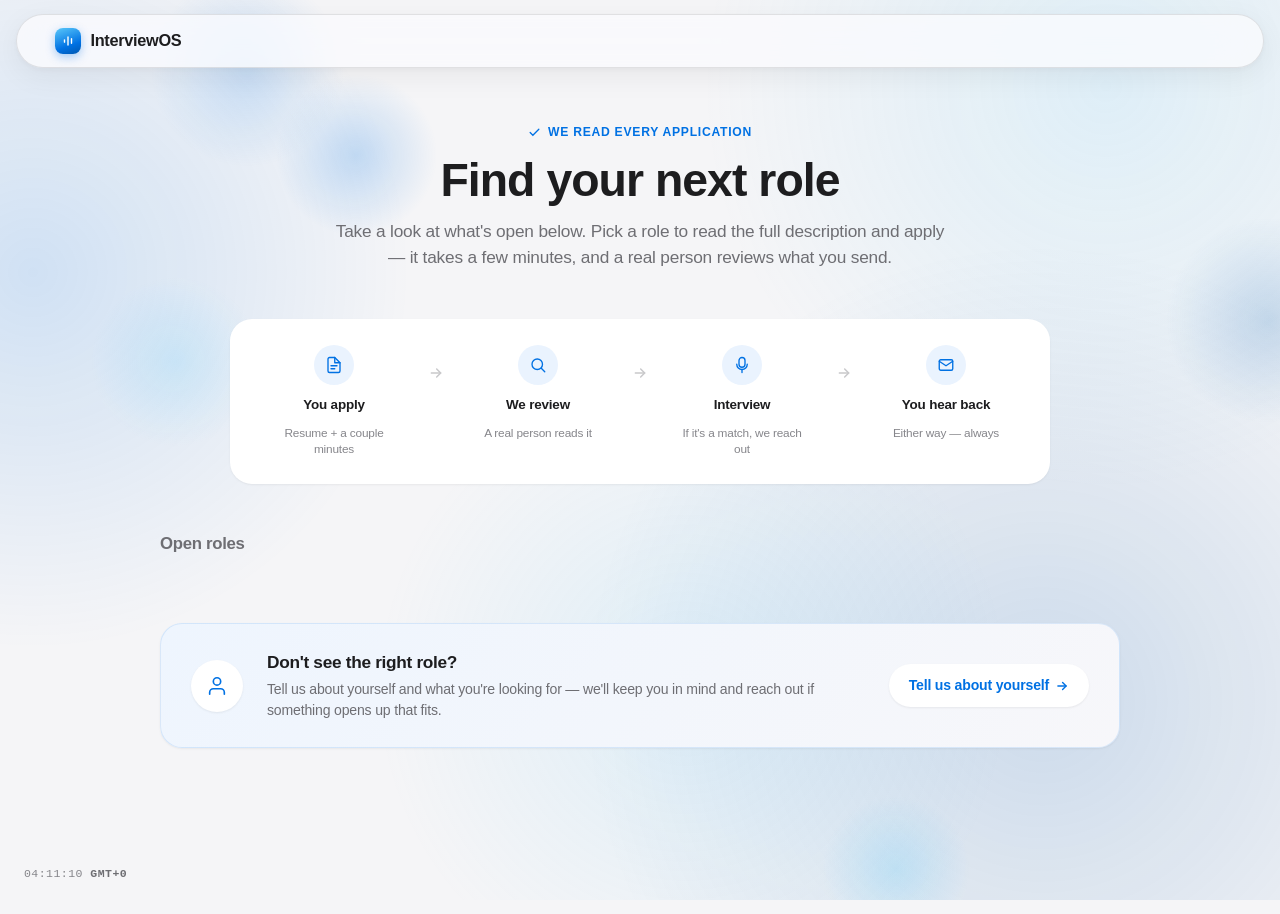
==== static/apply.html @ 31b3c1a4 "Add candidate applications + HR approval flow Candidates can now discover and apply to open roles vi" ====
<!DOCTYPE html>
<html lang="en">
<head>
<meta charset="utf-8">
<meta name="viewport" content="width=device-width, initial-scale=1">
<link rel="icon" type="image/svg+xml" href="/static/favicon.svg">
<title>InterviewOS — Open Roles</title>
<link rel="stylesheet" href="/static/theme.css?v=26">
<style>
  main { display: flex; flex-direction: column; align-items: center; padding: clamp(28px, 6vh, 64px) 20px 90px; gap: 48px; }

  .hero { text-align: center; max-width: 620px; }
  .hero .eyebrow {
    display: inline-flex; align-items: center; gap: 7px; font-size: .76rem; font-weight: 700;
    letter-spacing: .06em; text-transform: uppercase; color: var(--blue); margin-bottom: 14px;
  }
  .hero .eyebrow svg { flex: none; }
  .hero h1 { margin-bottom: 12px; }
  .hero p { color: var(--text-2); font-size: 1.08rem; line-height: 1.55; }

  /* ---------- "what to expect" trust strip ---------- */
  .process-strip {
    display: flex; align-items: flex-start; justify-content: space-between; gap: 8px;
    width: 100%; max-width: 820px;
    background: var(--surface); border-radius: var(--radius-lg); box-shadow: var(--shadow-1);
    padding: 26px clamp(20px, 4vw, 40px);
    animation: step-in .45s var(--ease) backwards; animation-delay: .05s;
    transition: box-shadow .25s var(--ease);
  }
  .process-strip:hover { box-shadow: 0 3px 10px rgba(0, 113, 227, .1), 0 8px 22px rgba(0, 113, 227, .14); }
  .process-step { flex: none; display: flex; flex-direction: column; align-items: center; gap: 10px; text-align: center; width: 128px; }
  .process-step .icon {
    width: 40px; height: 40px; border-radius: 50%; display: grid; place-items: center;
    background: var(--blue-soft); color: var(--blue); flex: none;
  }
  .process-step .label { font-size: .84rem; font-weight: 600; color: var(--text); }
  .process-step .sub { font-size: .74rem; color: var(--text-3); line-height: 1.4; }
  /* margin-top centers the arrow on the 40px icon circle above (half its
     height), independent of how tall each step's label/sub text ends up —
     aligning to icon-center rather than the whole (variable-height) block */
  .process-arrow { flex: none; display: flex; align-items: center; color: var(--text-3); opacity: .45; margin-top: 20px; }
  @media (max-width: 700px) {
    .process-arrow { display: none; }
    .process-strip { flex-wrap: wrap; justify-content: center; row-gap: 26px; column-gap: 18px; }
    .process-step { width: 40%; }
  }

  .postings-section { width: 100%; max-width: 960px; display: flex; flex-direction: column; gap: 18px; }
  .postings-section h2 { font-size: 1.05rem; color: var(--text-2); font-weight: 600; }
  .postings { display: flex; flex-wrap: wrap; gap: 20px; width: 100%; }

  .posting-card {
    display: flex; flex-direction: column; gap: 12px; align-items: flex-start;
    flex: 1 1 300px; max-width: 360px;
    background: var(--surface); border-radius: var(--radius-lg); box-shadow: var(--shadow-2);
    padding: 26px; text-decoration: none; color: var(--text);
    transition: transform .2s var(--ease), box-shadow .25s var(--ease);
    animation: step-in .4s var(--ease) backwards;
  }
  .posting-card:hover { box-shadow: 0 4px 14px rgba(0, 113, 227, .12), 0 20px 46px rgba(0, 113, 227, .18); }
  .posting-card h3 { font-size: 1.12rem; letter-spacing: -.01em; }
  .posting-card p {
    color: var(--text-2); font-size: .88rem; line-height: 1.55;
    display: -webkit-box; -webkit-line-clamp: 3; -webkit-box-orient: vertical; overflow: hidden;
  }
  .posting-card .go { margin-top: 2px; display: inline-flex; align-items: center; gap: 5px; font-size: .86rem; font-weight: 600; color: var(--blue); }

  .empty { color: var(--text-3); text-align: center; padding: 60px 24px; }

  /* ---------- general/speculative application banner ---------- */
  .general-banner {
    width: 100%; max-width: 960px; display: flex; align-items: center; gap: 24px;
    background: linear-gradient(135deg, #eef5fe, #f7f7fa);
    border: 1px solid rgba(0, 113, 227, .12);
    border-radius: var(--radius-lg); box-shadow: var(--shadow-1);
    padding: 26px 30px;
    text-decoration: none; color: var(--text);
    transition: box-shadow .25s var(--ease), transform .2s var(--ease), border-color .25s var(--ease);
    animation: step-in .4s var(--ease) backwards; animation-delay: .1s;
  }
  .general-banner:hover {
    box-shadow: 0 4px 14px rgba(0, 113, 227, .12), 0 20px 46px rgba(0, 113, 227, .16);
    border-color: rgba(0, 113, 227, .22);
    transform: translateY(-1px);
  }
  .general-banner .icon {
    flex: none; width: 52px; height: 52px; border-radius: 50%; display: grid; place-items: center;
    background: var(--surface); color: var(--blue); box-shadow: var(--shadow-1);
  }
  .general-banner .content { flex: 1; min-width: 0; }
  .general-banner h2 { font-size: 1.08rem; margin-bottom: 4px; color: var(--text); text-decoration: none; }
  .general-banner p { color: var(--text-2); font-size: .88rem; line-height: 1.5; text-decoration: none; }
  .general-banner .cta {
    flex: none; white-space: nowrap; display: inline-flex; align-items: center; gap: 6px;
    background: var(--surface); color: var(--blue); font-weight: 600; font-size: .88rem;
    padding: 11px 20px; border-radius: 999px; box-shadow: var(--shadow-1);
    text-decoration: none; transition: transform .18s var(--ease), box-shadow .2s var(--ease), background .18s var(--ease);
  }
  .general-banner:hover .cta { background: var(--blue); color: #fff; box-shadow: 0 6px 16px rgba(0, 113, 227, .28); }
  .general-banner .cta svg { flex: none; transition: transform .18s var(--ease); }
  .general-banner:hover .cta svg { transform: translateX(2px); }
  @media (max-width: 640px) {
    .general-banner { flex-direction: column; text-align: center; }
    .general-banner .cta { width: 100%; justify-content: center; }
  }
</style>
</head>
<body>
  <canvas id="fx-canvas" aria-hidden="true"></canvas>
  <div class="hud hud-left" id="hud-clock" aria-hidden="true"></div>
  <div class="hud hud-right" id="hud-coords" aria-hidden="true">X 0000&nbsp;&nbsp;Y 0000</div>
  <div id="cursor-dot" aria-hidden="true"></div>

  <header class="topnav">
    <a class="brand" href="/apply" style="pointer-events:none;">
      <span class="mark">
        <svg width="14" height="14" viewBox="0 0 24 24" fill="none" stroke="currentColor" stroke-width="2.4" stroke-linecap="round" aria-hidden="true">
          <path d="M6 10v4"/><path d="M12 5v14"/><path d="M18 8v8"/>
        </svg>
      </span>
      InterviewOS
    </a>
    <div class="spacer"></div>
  </header>

  <main>
    <div class="hero">
      <span class="eyebrow">
        <svg width="13" height="13" viewBox="0 0 24 24" fill="none" stroke="currentColor" stroke-width="2.4" stroke-linecap="round" aria-hidden="true"><path d="M20 6L9 17l-5-5"/></svg>
        We read every application
      </span>
      <h1 id="greeting">Find your next role</h1>
      <p>Take a look at what's open below. Pick a role to read the full description and apply — it takes a few minutes, and a real person reviews what you send.</p>
    </div>

    <div class="process-strip">
      <div class="process-step">
        <div class="icon"><svg width="18" height="18" viewBox="0 0 24 24" fill="none" stroke="currentColor" stroke-width="1.8" stroke-linecap="round" stroke-linejoin="round" aria-hidden="true"><path d="M13 2H6a2 2 0 0 0-2 2v16a2 2 0 0 0 2 2h12a2 2 0 0 0 2-2V9z"/><path d="M13 2v7h7"/><path d="M8 13h8M8 17h5"/></svg></div>
        <div class="label">You apply</div>
        <div class="sub">Resume + a couple minutes</div>
      </div>
      <div class="process-arrow" aria-hidden="true">
        <svg width="16" height="16" viewBox="0 0 24 24" fill="none" stroke="currentColor" stroke-width="2.2" stroke-linecap="round" stroke-linejoin="round"><path d="M5 12h14"/><path d="M13 6l6 6-6 6"/></svg>
      </div>
      <div class="process-step">
        <div class="icon"><svg width="18" height="18" viewBox="0 0 24 24" fill="none" stroke="currentColor" stroke-width="1.8" stroke-linecap="round" stroke-linejoin="round" aria-hidden="true"><circle cx="11" cy="11" r="7"/><path d="M21 21l-4.3-4.3"/></svg></div>
        <div class="label">We review</div>
        <div class="sub">A real person reads it</div>
      </div>
      <div class="process-arrow" aria-hidden="true">
        <svg width="16" height="16" viewBox="0 0 24 24" fill="none" stroke="currentColor" stroke-width="2.2" stroke-linecap="round" stroke-linejoin="round"><path d="M5 12h14"/><path d="M13 6l6 6-6 6"/></svg>
      </div>
      <div class="process-step">
        <div class="icon"><svg width="18" height="18" viewBox="0 0 24 24" fill="none" stroke="currentColor" stroke-width="1.8" stroke-linecap="round" stroke-linejoin="round" aria-hidden="true"><path d="M12 2a4 4 0 0 1 4 4v5a4 4 0 0 1-8 0V6a4 4 0 0 1 4-4z"/><path d="M5 11a7 7 0 0 0 14 0"/><path d="M12 18v4"/></svg></div>
        <div class="label">Interview</div>
        <div class="sub">If it's a match, we reach out</div>
      </div>
      <div class="process-arrow" aria-hidden="true">
        <svg width="16" height="16" viewBox="0 0 24 24" fill="none" stroke="currentColor" stroke-width="2.2" stroke-linecap="round" stroke-linejoin="round"><path d="M5 12h14"/><path d="M13 6l6 6-6 6"/></svg>
      </div>
      <div class="process-step">
        <div class="icon"><svg width="18" height="18" viewBox="0 0 24 24" fill="none" stroke="currentColor" stroke-width="1.8" stroke-linecap="round" stroke-linejoin="round" aria-hidden="true"><rect x="3" y="5" width="18" height="14" rx="2"/><path d="M3 7l9 6 9-6"/></svg></div>
        <div class="label">You hear back</div>
        <div class="sub">Either way — always</div>
      </div>
    </div>

    <div class="postings-section">
      <h2 id="postings-heading">Open roles</h2>
      <div class="postings" id="postings"></div>
    </div>

    <a class="general-banner" href="/apply/general">
      <div class="icon">
        <svg width="22" height="22" viewBox="0 0 24 24" fill="none" stroke="currentColor" stroke-width="1.8" stroke-linecap="round" stroke-linejoin="round" aria-hidden="true"><path d="M20 21v-2a4 4 0 0 0-4-4H8a4 4 0 0 0-4 4v2"/><circle cx="12" cy="7" r="4"/></svg>
      </div>
      <div class="content">
        <h2>Don't see the right role?</h2>
        <p>Tell us about yourself and what you're looking for — we'll keep you in mind and reach out if something opens up that fits.</p>
      </div>
      <span class="cta">
        Tell us about yourself
        <svg width="14" height="14" viewBox="0 0 24 24" fill="none" stroke="currentColor" stroke-width="2.4" stroke-linecap="round" stroke-linejoin="round" aria-hidden="true"><path d="M5 12h14"/><path d="M13 6l6 6-6 6"/></svg>
      </span>
    </a>
  </main>

  <script src="/static/apply.js?v=3"></script>
  <script src="/static/fx.js?v=11"></script>
</body>
</html>
---- static/theme.css ----
/* IDC Interviewer — Apple-inspired design language.
   SF Pro (system stack) · #F5F5F7 canvas · hairlines · one blue accent */

:root {
  color-scheme: light;
  --bg: #f5f5f7;
  --surface: #ffffff;
  --fill: #f5f5f7;            /* input & control fill */
  --fill-2: #e8e8ed;          /* pressed / active fill */
  --hairline: rgba(0, 0, 0, .1);
  --text: #1d1d1f;
  --text-2: #6e6e73;
  --text-3: #86868b;
  --blue: #0071e3;
  --blue-hover: #0077ed;
  --blue-soft: #eaf3fe;
  --green: #34c759;
  --green-deep: #248a3d;
  --orange: #ff9500;
  --orange-deep: #c93400;
  --red: #ff3b30;
  --red-deep: #d70015;
  --radius-sm: 10px;
  --radius: 14px;
  --radius-lg: 22px;
  --shadow-1: 0 1px 3px rgba(0, 0, 0, .04), 0 1px 2px rgba(0, 0, 0, .03);
  --shadow-2: 0 8px 30px rgba(0, 0, 0, .06), 0 2px 6px rgba(0, 0, 0, .04);
  --shadow-3: 0 20px 60px rgba(0, 0, 0, .1), 0 4px 12px rgba(0, 0, 0, .05);
  --ease: cubic-bezier(.32, .72, 0, 1);
  --font: -apple-system, BlinkMacSystemFont, "SF Pro Text", "SF Pro Display",
          "Segoe UI", Roboto, "Helvetica Neue", sans-serif;
}

* { box-sizing: border-box; margin: 0; }

html { scroll-behavior: smooth; }

body {
  font-family: var(--font);
  background: var(--bg);
  color: var(--text);
  min-height: 100dvh;
  font-size: 17px;
  line-height: 1.47;
  letter-spacing: -.011em;
  -webkit-font-smoothing: antialiased;
  text-rendering: optimizeLegibility;
}

h1 { font-size: clamp(2rem, 4.5vw, 2.9rem); font-weight: 700; letter-spacing: -.021em; line-height: 1.08; }
h2 { font-weight: 700; letter-spacing: -.018em; }

button { font: inherit; cursor: pointer; letter-spacing: inherit; }
input, textarea, select { font: inherit; letter-spacing: inherit; }
/* hide the native number spinner — it collides with the "min" unit suffix
   sitting in the same corner of the field (see .input-suffix) */
input[type="number"] { -moz-appearance: textfield; }
input[type="number"]::-webkit-outer-spin-button,
input[type="number"]::-webkit-inner-spin-button { -webkit-appearance: none; margin: 0; }

:focus-visible { outline: 3px solid rgba(0, 113, 227, .45); outline-offset: 2px; border-radius: 6px; }

[hidden] { display: none !important; }

/* ---------- frosted top navigation ---------- */
.topnav {
  display: flex; align-items: center; gap: 28px;
  padding: 0 max(20px, 3vw);
  height: 54px;
  margin: 14px 16px 0;
  background: rgba(251, 251, 253, .82);
  backdrop-filter: saturate(1.8) blur(20px);
  -webkit-backdrop-filter: saturate(1.8) blur(20px);
  border: 1px solid var(--hairline);
  border-radius: 999px;
  box-shadow: var(--shadow-2);
  position: sticky; top: 14px; z-index: 100;
}
.topnav .brand {
  display: flex; align-items: center; gap: 9px;
  font-size: 1.02rem; font-weight: 700; letter-spacing: -.018em;
  color: var(--text); text-decoration: none;
}
.topnav .brand .mark {
  width: 26px; height: 26px; border-radius: 8px;
  display: grid; place-items: center;
  background: linear-gradient(160deg, #5ac8fa 0%, #0071e3 65%, #0058b0 100%);
  box-shadow: 0 3px 10px rgba(0, 113, 227, .35);
  color: #fff;
}
.topnav .brand .mark svg { animation: mark-breathe 3.2s ease-in-out infinite; }
@keyframes mark-breathe {
  0%, 100% { transform: scaleY(1); }
  50% { transform: scaleY(.82); }
}
.topnav nav { display: flex; gap: 6px; }
.topnav nav a {
  display: inline-flex; align-items: center; gap: 7px;
  padding: 7px 14px; border-radius: 999px;
  color: var(--text-2); text-decoration: none; font-weight: 500; font-size: .88rem;
  transition: color .2s var(--ease), background .2s var(--ease);
}
.topnav nav a:hover { color: var(--text); background: rgba(0, 0, 0, .045); transform: translateY(-1px); }
.topnav nav a.active { color: var(--text); background: var(--fill-2); font-weight: 600; }
.topnav .spacer { flex: 1; }

/* ---------- badges ---------- */
.badge {
  display: inline-flex; align-items: center; gap: 6px;
  font-size: .74rem; font-weight: 600;
  padding: 4px 11px; border-radius: 999px;
  background: var(--fill-2); color: var(--text-2);
}
.badge::before { content: ""; width: 6px; height: 6px; border-radius: 50%; background: currentColor; }
.badge.live { color: var(--green-deep); background: rgba(52, 199, 89, .14); }
.badge.live::before { animation: live-breathe 1.6s ease-in-out infinite; }
@keyframes live-breathe {
  0%, 100% { box-shadow: 0 0 0 0 rgba(52, 199, 89, .55); }
  50% { box-shadow: 0 0 0 4px rgba(52, 199, 89, 0); }
}
.badge.completed { color: var(--blue); background: var(--blue-soft); }
.badge.disconnected { color: var(--orange-deep); background: rgba(255, 149, 0, .14); }
.badge.created { color: var(--text-3); }

/* ---------- buttons ----------
   --mx/--my are set by fx.js's magnetic-pull effect (0px when idle/absent);
   composing them into the transform here means the JS nudge never clobbers
   the hover-lift/press-scale below it, regardless of pseudo-class state. */
.btn-primary {
  --mx: 0px; --my: 0px;
  display: inline-flex; align-items: center; justify-content: center; gap: 8px;
  background: var(--blue); color: #fff;
  font-weight: 500; font-size: 1.02rem;
  border: 0; border-radius: 980px; padding: 14px 26px; min-height: 50px;
  box-shadow: 0 1px 2px rgba(0, 113, 227, .15);
  transform: translate(var(--mx), var(--my));
  transition: background .2s var(--ease), transform .15s var(--ease), box-shadow .2s var(--ease);
}
.btn-primary:hover:not(:disabled) { background: var(--blue-hover); transform: translate(var(--mx), var(--my)) translateY(-1px); box-shadow: 0 8px 20px rgba(0, 113, 227, .3); }
.btn-primary:active:not(:disabled) { transform: translate(var(--mx), var(--my)) scale(.97); box-shadow: 0 1px 2px rgba(0, 113, 227, .15); }
.btn-primary:disabled { opacity: .45; cursor: default; }
.btn-primary.success { background: var(--green-deep); }

.btn-secondary {
  display: inline-flex; align-items: center; justify-content: center; gap: 8px;
  background: var(--fill-2); color: var(--text);
  font-weight: 500; font-size: .96rem;
  border: 0; border-radius: 980px; padding: 13px 22px; min-height: 46px;
  transition: background .2s var(--ease), transform .15s var(--ease), box-shadow .2s var(--ease);
}
.btn-secondary:hover:not(:disabled) { background: #dedee3; transform: translateY(-1px); box-shadow: var(--shadow-1); }
.btn-secondary:active:not(:disabled) { transform: scale(.97); box-shadow: none; }
.btn-secondary:disabled { opacity: .45; cursor: default; }

/* ---------- wizard / stepped flows (Setup Assistant style) ----------
   Shared by the candidate join flow and the ops "new interview" creator.
   Structure: .wizard > .step-dots + one .step-panel per step (others [hidden]),
   each panel optionally ending in .wizard-actions for Back/Continue. */
.wizard { width: 100%; }
.step-dots {
  display: flex; align-items: center; justify-content: center; gap: 7px;
  margin-bottom: 28px;
}
.step-dots .d {
  width: 6px; height: 6px; border-radius: 50%;
  background: var(--fill-2);
  transition: background .3s var(--ease), transform .3s var(--ease), width .3s var(--ease);
}
.step-dots .d.active { background: var(--blue); width: 18px; border-radius: 3px; }
.step-dots .d.done { background: var(--blue); opacity: .5; }

.step-panel { animation: step-in .38s var(--ease); }
@keyframes step-in {
  from { opacity: 0; transform: translateY(10px); }
  to { opacity: 1; transform: translateY(0); }
}
.step-panel.back { animation-name: step-in-back; }
@keyframes step-in-back {
  from { opacity: 0; transform: translateY(-10px); }
  to { opacity: 1; transform: translateY(0); }
}

.wizard-actions { display: flex; gap: 10px; margin-top: 8px; }
.wizard-actions .btn-primary { flex: 1; }
.wizard-actions .btn-secondary { flex: none; }

/* ---------- segmented control (engine / mode pickers) ----------
   Markup: .segmented > (input[type=radio] + label)*, one pair per option.
   Label content: <b>Title</b><small>Subtitle</small> for a two-line option. */
.segmented {
  display: flex; gap: 3px;
  background: var(--fill); border-radius: var(--radius-sm); padding: 4px;
}
.segmented input { position: absolute; opacity: 0; pointer-events: none; }
.segmented label {
  flex: 1; text-align: center; cursor: pointer;
  padding: 10px 12px; border-radius: 8px;
  color: var(--text-2);
  transition: background .2s var(--ease), color .2s var(--ease), box-shadow .2s var(--ease);
}
.segmented label b { display: block; font-size: .88rem; font-weight: 600; line-height: 1.3; }
.segmented label small { display: block; font-size: .74rem; font-weight: 400; color: var(--text-3); margin-top: 1px; line-height: 1.3; }
.segmented input:not(:checked) + label:hover { background: rgba(0, 0, 0, .04); color: var(--text); box-shadow: 0 2px 8px rgba(0, 113, 227, .12); }
.segmented input:checked + label { background: var(--surface); color: var(--text); box-shadow: var(--shadow-1); }
.segmented input:checked + label small { color: var(--text-2); }
.segmented input:focus-visible + label { outline: 3px solid rgba(0, 113, 227, .45); outline-offset: 1px; }

/* ---------- stat tiles (ops dashboard sidebar + welcome home) ---------- */
/* ---------- stats: one unified tile, divided into segments ----------
   Was three separate boxed tiles; now a single card (matching the rest of
   the app's one-surface-per-group language) with a hairline divider
   between each number instead of a gap. The whole card tilts/lifts on
   hover (see fx.js), not each segment individually. */
.stats {
  display: flex; background: var(--surface); border-radius: var(--radius-lg);
  box-shadow: var(--shadow-1);
  transition: box-shadow .25s var(--ease);
  animation: step-in .4s var(--ease) backwards;
  overflow: hidden;
}
.stats:hover { box-shadow: 0 3px 10px rgba(0, 113, 227, .1), 0 8px 22px rgba(0, 113, 227, .14); }
.stat {
  position: relative;
  flex: 1; text-align: center;
  padding: 16px 16px 14px;
}
.stat:not(:last-child)::after {
  content: ""; position: absolute; right: 0; top: 22%; bottom: 22%; width: 1px;
  background: var(--hairline);
}
.stat b { display: block; font-size: 1.65rem; font-weight: 700; letter-spacing: -.03em; font-variant-numeric: tabular-nums; line-height: 1.2; }
.stat span { font-size: .68rem; font-weight: 600; letter-spacing: .05em; color: var(--text-3); text-transform: uppercase; }
.stat.live-stat b { color: var(--green-deep); }
.stat.done-stat b { color: var(--blue); }

/* clickable variant (ops dashboard: each segment doubles as a status
   filter toggle) — scoped to <button> so the plain <div> stats on the
   welcome page stay inert display-only tiles */
button.stat {
  font: inherit; color: inherit; border: 0; background: transparent; cursor: pointer;
  transition: background .18s var(--ease), box-shadow .18s var(--ease);
}
button.stat:hover { background: rgba(0, 113, 227, .05); }
button.stat.active { background: rgba(0, 113, 227, .09); box-shadow: inset 0 -3px 0 var(--blue); }
button.stat.active b { color: var(--blue); }
button.stat.active.live-stat b { color: var(--green-deep); }

/* ---------- user chip (topnav, logged-in state) ----------
   Markup: .user-chip > .chip-trigger (avatar+name+chevron button) + .user-menu
   (dropdown with Change password / Log out). Toggled by fx.js. */
.user-chip { position: relative; display: flex; align-items: center; }
.user-chip .chip-trigger {
  display: flex; align-items: center; gap: 9px;
  background: none; border: 0; padding: 5px 9px 5px 5px; border-radius: 999px;
  transition: background .2s var(--ease);
}
.user-chip .chip-trigger:hover { background: var(--fill-2); }
.user-chip .av {
  width: 30px; height: 30px; border-radius: 50%;
  display: grid; place-items: center; font-weight: 600; font-size: .8rem; color: #fff;
}
.user-chip .name { font-size: .88rem; font-weight: 500; color: var(--text); }
.user-chip .chevron { color: var(--text-3); transition: transform .2s var(--ease); }
.user-chip.open .chevron { transform: rotate(180deg); }

.user-menu {
  /* top/left are set in px by fx.js (from the trigger's getBoundingClientRect)
     right before opening — fixed positioning computed from real viewport
     coordinates sidesteps any ambiguity from ancestor stacking/containing-
     block quirks (sticky topnav, backdrop-filter, etc.) that made `position:
     absolute; right: 0` anchor to the wrong box. */
  position: fixed; min-width: 220px;
  background: rgba(251, 251, 253, .92);
  backdrop-filter: saturate(1.8) blur(20px); -webkit-backdrop-filter: saturate(1.8) blur(20px);
  border: 1px solid var(--hairline);
  border-radius: var(--radius-lg); box-shadow: var(--shadow-3);
  padding: 6px; display: flex; flex-direction: column; gap: 1px;
  transform-origin: top right;
  opacity: 0; transform: scaleY(.75) translateY(-4px); pointer-events: none;
  transition: opacity .15s var(--ease), transform .22s cubic-bezier(.16, 1, .3, 1);
  z-index: 300;
}
.user-chip.open .user-menu { opacity: 1; transform: scaleY(1) translateY(0); pointer-events: auto; }
.user-menu button {
  display: flex; align-items: center; gap: 10px; width: 100%; text-align: left;
  background: none; border: 0; padding: 10px 11px; border-radius: var(--radius-sm);
  font-size: .88rem; font-weight: 500; color: var(--text);
  transition: background .15s var(--ease);
}
.user-menu button svg { flex: none; color: var(--text-3); }
.user-menu button:hover { background: var(--fill-2); }
.user-menu button.danger { color: var(--red-deep); }
.user-menu button.danger svg { color: var(--red-deep); }
.user-menu button.danger:hover { background: rgba(255, 59, 48, .1); }
.user-menu hr { border: 0; border-top: .5px solid var(--hairline); margin: 4px 3px; }

/* ---------- welcome page: big nav-choice cards ---------- */
.nav-cards {
  display: flex; flex-wrap: wrap; justify-content: center;
  gap: 20px; width: 100%; max-width: 960px;
}
.nav-card {
  display: flex; flex-direction: column; gap: 10px; align-items: flex-start;
  flex: 1 1 260px; max-width: 320px;
  background: var(--surface); border-radius: var(--radius-lg); box-shadow: var(--shadow-2);
  padding: 30px; text-decoration: none; color: var(--text);
  transition: transform .2s var(--ease), box-shadow .25s var(--ease);
  animation: step-in .4s var(--ease) backwards;
}
.nav-card:nth-child(2) { animation-delay: .05s; }
.nav-card:nth-child(3) { animation-delay: .1s; }
/* transform is driven by fx.js's tilt effect while hovering (see the
   TILT_CONFIG delegation) — this rule only supplies the resting glow */
.nav-card:hover { box-shadow: 0 4px 14px rgba(0, 113, 227, .12), 0 20px 46px rgba(0, 113, 227, .18); }
.nav-card .glyph { margin: 0; width: 52px; height: 52px; }
.nav-card h3 { font-size: 1.15rem; }
.nav-card p { color: var(--text-2); font-size: .9rem; line-height: 1.45; }
.nav-card .go {
  margin-top: 4px; display: inline-flex; align-items: center; gap: 5px;
  font-size: .86rem; font-weight: 600; color: var(--blue);
}

/* ---------- "new x" pill button (new interview, add teammate, etc.) ---------- */
.new-btn {
  --mx: 0px; --my: 0px;
  display: inline-flex; align-items: center; justify-content: center; gap: 8px;
  background: var(--blue); color: #fff; font-weight: 600; font-size: .9rem;
  border: 0; border-radius: 980px; padding: 11px 18px;
  transform: translate(var(--mx), var(--my));
  transition: background .2s var(--ease), transform .15s var(--ease), box-shadow .2s var(--ease);
}
.new-btn:hover { background: var(--blue-hover); transform: translate(var(--mx), var(--my)) translateY(-1px); box-shadow: 0 8px 18px rgba(0, 113, 227, .28); }
.new-btn:active { transform: translate(var(--mx), var(--my)) scale(.96); }

/* ---------- modal (new interview, add teammate, change password, etc.) ----------
   Structure: .modal-scrim > .modal > form.field(s) + .actions, or a .link-result
   panel shown after a successful create (one-time credential/link reveal). */
.modal-scrim {
  position: fixed; inset: 0; background: rgba(0, 0, 0, .32);
  backdrop-filter: blur(6px); -webkit-backdrop-filter: blur(6px);
  display: grid; place-items: center; z-index: 200; padding: 20px;
  animation: scrim-in .25s var(--ease);
}
.modal-scrim[hidden] { display: none; }
@keyframes scrim-in { from { opacity: 0; } to { opacity: 1; } }
.modal {
  width: 100%; max-width: 520px; max-height: 88vh; overflow-y: auto;
  background: var(--surface); border-radius: var(--radius-lg); box-shadow: var(--shadow-3);
  padding: 30px;
  animation: modal-in .28s var(--ease);
}
@keyframes modal-in {
  from { opacity: 0; transform: scale(.95) translateY(6px); }
  to { opacity: 1; transform: scale(1) translateY(0); }
}
.modal h3 { font-size: 1.3rem; margin-bottom: 6px; }
.modal .sub { color: var(--text-2); font-size: .88rem; margin-bottom: 22px; }
.modal .field { display: flex; flex-direction: column; gap: 6px; font-size: .84rem; font-weight: 600; color: var(--text); }
.modal .hint { font-weight: 400; color: var(--text-3); }
.modal input[type="text"], .modal input[type="password"], .modal input[type="number"], .modal textarea, .modal select {
  background: var(--fill); border: 1px solid transparent; border-radius: var(--radius-sm);
  color: var(--text); padding: 11px 13px; min-height: 44px; font: inherit;
  transition: background .2s var(--ease), border-color .2s var(--ease), box-shadow .2s var(--ease);
}
.modal textarea { resize: vertical; }
.modal input:focus, .modal textarea:focus, .modal select:focus { background: var(--surface); border-color: var(--blue); box-shadow: 0 0 0 4px rgba(0,113,227,.14); outline: none; }
.modal .actions { display: flex; gap: 10px; margin-top: 4px; }
.modal .actions .btn-secondary { flex: none; }
.modal .actions .btn-primary { flex: 1; }

.link-result { text-align: center; animation: step-in .3s var(--ease); }
.link-result svg { color: var(--green); margin-bottom: 12px; animation: pop-in .5s var(--ease); }
.link-result h3 { margin-bottom: 4px; }
.link-result .sub { margin-bottom: 20px; }
@keyframes pop-in {
  0% { opacity: 0; transform: scale(.7); }
  55% { opacity: 1; transform: scale(1.1); }
  100% { transform: scale(1); }
}
.link-row {
  display: flex; align-items: center; gap: 8px;
  background: var(--fill); border-radius: 10px; padding: 6px 6px 6px 14px; margin-bottom: 18px;
}
.link-row input { flex: 1; background: none; border: 0; color: var(--text); font-size: .86rem; }
.link-row input:focus { outline: none; }
.link-row button {
  background: var(--text); color: #fff; border: 0; border-radius: 8px; padding: 9px 14px;
  font-size: .82rem; font-weight: 600; white-space: nowrap;
  transition: background .2s var(--ease), transform .15s var(--ease);
}
.link-row button.copied { background: var(--green-deep); animation: copy-pop .35s var(--ease); }
@keyframes copy-pop {
  0% { transform: scale(1); }
  40% { transform: scale(1.12); }
  100% { transform: scale(1); }
}

/* ---------- toast / snackbar ----------
   Markup: #toast-stack (one per page, bottom-center, fixed) receives
   .toast elements appended by showToast(msg, type) in each page's JS. */
#toast-stack {
  position: fixed; left: 50%; bottom: 26px; transform: translateX(-50%);
  display: flex; flex-direction: column; gap: 8px; align-items: center;
  z-index: 400; pointer-events: none;
}
.toast {
  display: flex; align-items: center; gap: 10px;
  background: rgba(29, 29, 31, .92); color: #fff;
  backdrop-filter: blur(12px); -webkit-backdrop-filter: blur(12px);
  border-radius: 999px; padding: 12px 20px; font-size: .88rem; font-weight: 500;
  box-shadow: var(--shadow-3);
  animation: toast-in .3s var(--ease);
  pointer-events: auto;
}
.toast.leaving { animation: toast-out .25s var(--ease) forwards; }
.toast.error::before { content: ""; width: 8px; height: 8px; border-radius: 50%; background: var(--red); flex: none; }
.toast.success::before { content: ""; width: 8px; height: 8px; border-radius: 50%; background: var(--green); flex: none; }
@keyframes toast-in {
  from { opacity: 0; transform: translateY(12px) scale(.94); }
  to { opacity: 1; transform: translateY(0) scale(1); }
}
@keyframes toast-out {
  from { opacity: 1; transform: translateY(0) scale(1); }
  to { opacity: 0; transform: translateY(8px) scale(.96); }
}

/* ---------- fx layer: fluid background, custom cursor, HUD readouts ----------
   Shared across every page, driven by static/fx.js. Markup (added once per
   page, right after <body>):
     <canvas id="fx-canvas" aria-hidden="true"></canvas>
     <div class="hud hud-left" id="hud-clock" aria-hidden="true"></div>
     <div class="hud hud-right" id="hud-coords" aria-hidden="true">X 0000  Y 0000</div>
     <div id="cursor-dot" aria-hidden="true"></div> */
#fx-canvas {
  position: fixed; inset: 0; width: 100%; height: 100%;
  z-index: -2; pointer-events: none;
}

.hud {
  position: fixed; bottom: 20px; z-index: 50;
  font: 500 .72rem/1 ui-monospace, SFMono-Regular, Menlo, Consolas, monospace;
  color: var(--text-3); letter-spacing: .04em;
  pointer-events: none; user-select: none;
  opacity: 0; transition: opacity .5s var(--ease);
}
.hud.show { opacity: 1; }
.hud-left { left: 24px; }
.hud-right { right: 24px; font-variant-numeric: tabular-nums; }
.hud b { color: var(--text-2); font-weight: 600; }

#cursor-dot {
  position: fixed; top: 0; left: 0; width: 16px; height: 16px; border-radius: 50%;
  border: 1.5px solid var(--blue); background: rgba(0, 113, 227, .1);
  pointer-events: none; z-index: 500; margin-left: -8px; margin-top: -8px;
  transition: width .2s var(--ease), height .2s var(--ease), border-radius .2s var(--ease),
              background .2s var(--ease), border-color .2s var(--ease), opacity .3s var(--ease);
  opacity: 0;
}
#cursor-dot.show { opacity: 1; }
/* over text fields the dot morphs into a thin caret instead of disappearing
   — it never hands off to the native cursor, so there's no flicker back to
   the OS arrow when the pointer leaves the field afterward */
#cursor-dot.text-mode {
  width: 2px; height: 22px; margin-left: -1px; margin-top: -11px;
  border-radius: 1px; border: none; background: var(--blue);
}

/* native cursor is hidden everywhere once fx.js confirms a fine pointer +
   no prefers-reduced-motion (see fx.js) — touch/reduced-motion users never
   lose their cursor. Must be a universal descendant rule + !important:
   `cursor` on body alone only wins by inheritance, and inheritance loses to
   ANY matching rule — including this file's own `button { cursor: pointer }`
   and the browser's native text-cursor behavior on inputs/textareas. */
body.fx-cursor, body.fx-cursor * { cursor: none !important; }

/* hover highlight for text-like fields — the whole box lights up in the
   theme blue, paired with the custom cursor's caret morph above, instead of
   the field only reacting on focus. Applies everywhere (login, ops/team
   modals, the test-room JD form, etc.) from one place. */
input[type="text"]:hover, input[type="password"]:hover, input[type="number"]:hover,
input[type="search"]:hover, input[type="email"]:hover, textarea:hover, select:hover {
  border-color: var(--blue) !important;
  box-shadow: 0 0 0 4px rgba(0, 113, 227, .14) !important;
}

.card h1 .word, .hero h1 .word, #done h1 .word, #view-title .word { display: inline-block; overflow: hidden; vertical-align: top; }
.card h1 .word-inner, .hero h1 .word-inner, #done h1 .word-inner, #view-title .word-inner { display: inline-block; animation: word-in .55s var(--ease) both; }
@keyframes word-in { from { transform: translateY(110%); } to { transform: translateY(0); } }

@media (pointer: coarse) {
  #cursor-dot, .hud { display: none; }
}

@media (prefers-reduced-motion: reduce) {
  *, *::before, *::after { animation-duration: .01ms !important; transition-duration: .01ms !important; }
}
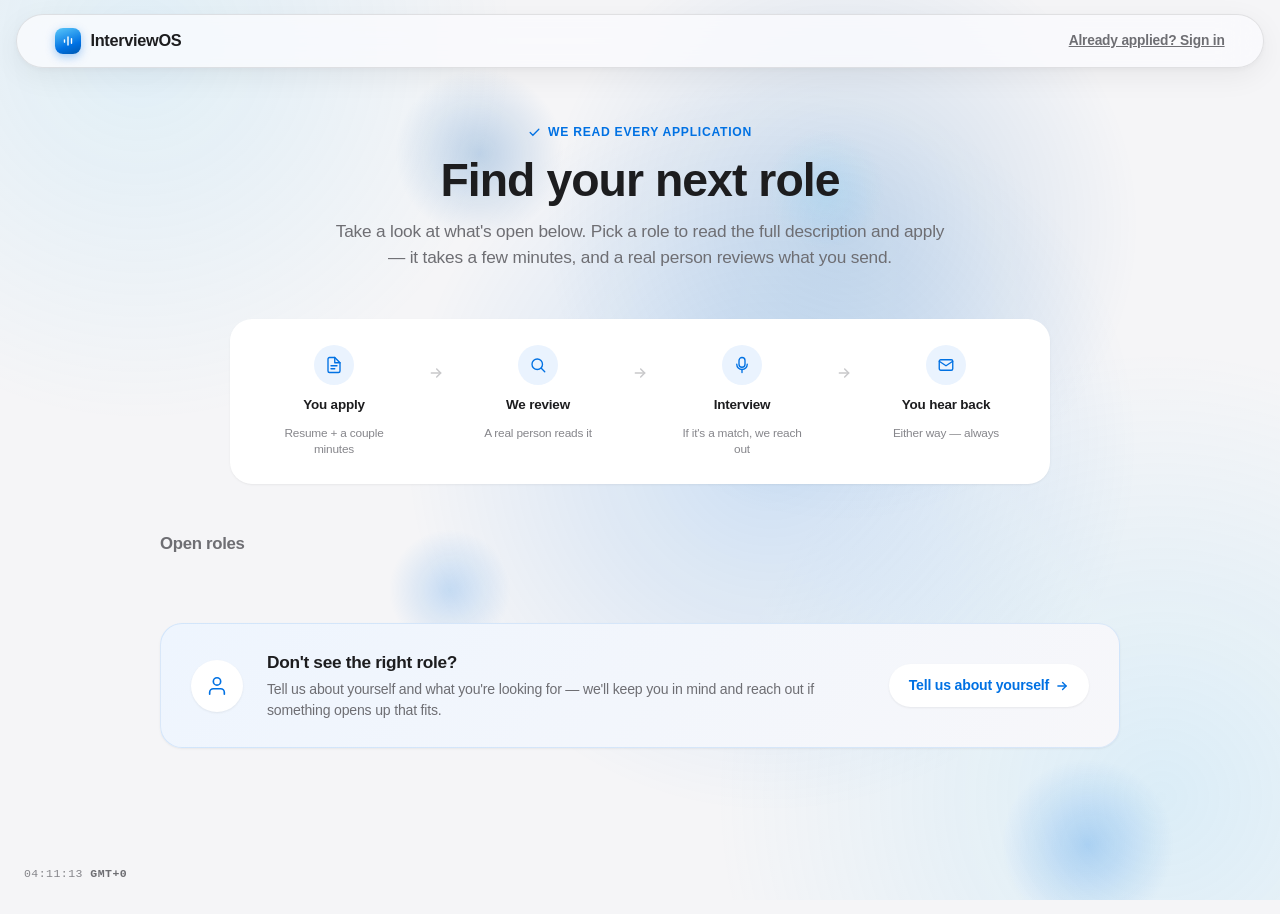
==== commit b5930d9c: "Migrate to Supabase (Postgres + Auth), add candidate portal and staff invite signup Replaces JSON-fi" ====
--- a/static/apply.html
+++ b/static/apply.html
@@ -121,6 +121,7 @@
       InterviewOS
     </a>
     <div class="spacer"></div>
+    <a href="/portal/login" style="font-size:.86rem; font-weight:600; color:var(--text-2);">Already applied? Sign in</a>
   </header>
 
   <main>
